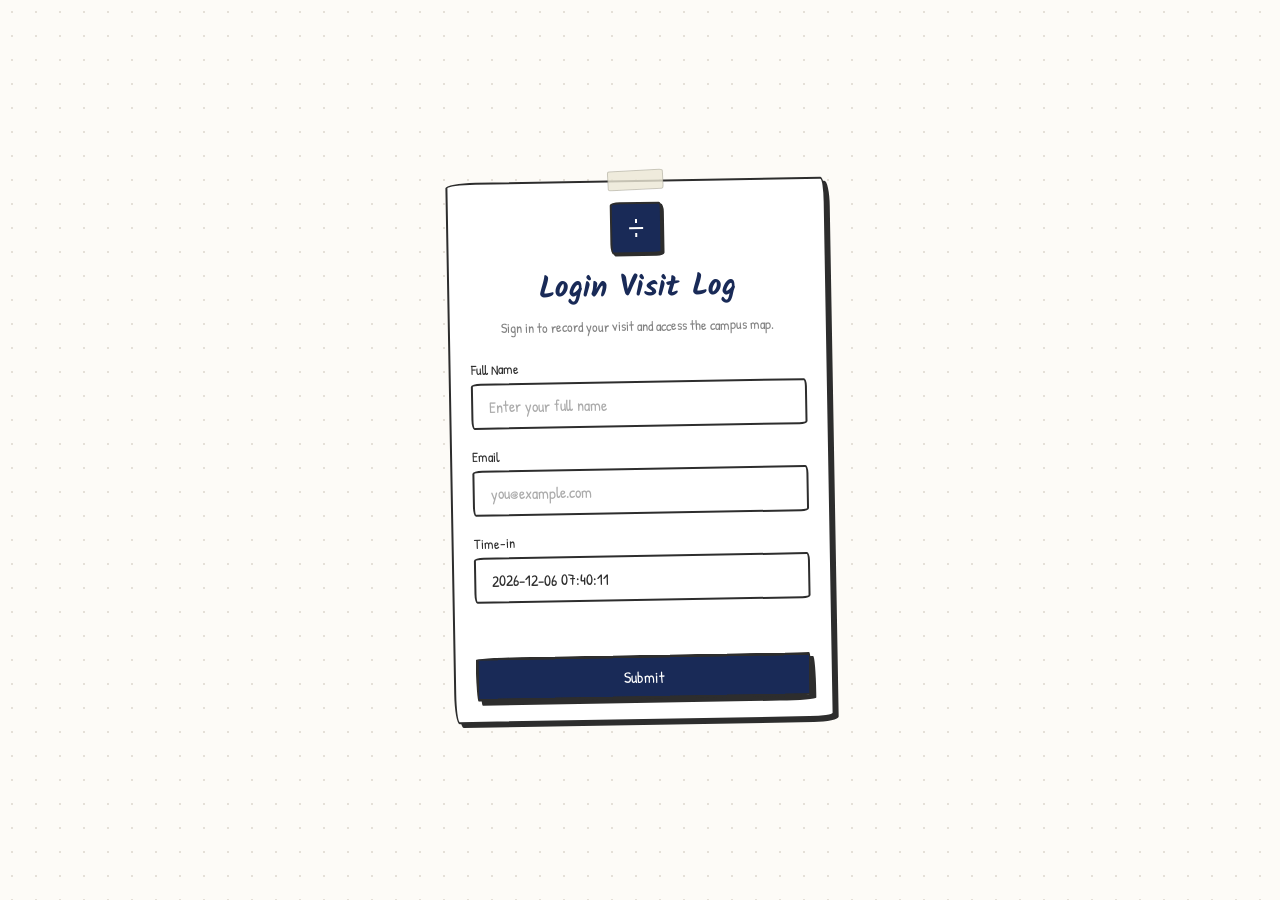
==== html/login.html @ 7137bcbf "I initialize repo" ====
<!DOCTYPE html>
<html lang="en">
<head>
  <meta charset="UTF-8" />
  <meta name="viewport" content="width=device-width, initial-scale=1.0, maximum-scale=1" />
  <title>SchoolMap — Login</title>
  <link rel="preconnect" href="https://fonts.googleapis.com" />
  <link rel="preconnect" href="https://fonts.gstatic.com" crossorigin />
  <link href="https://fonts.googleapis.com/css2?family=Kalam:wght@300;400;700&family=Patrick+Hand&display=swap" rel="stylesheet" />
  <link rel="stylesheet" href="../assets/css/style.css" />
</head>
<body>

  <!-- ===================================================
       PAGE: LOGIN VISIT LOG
  ==================================================== -->
  <div id="page-login" class="page">
    <div class="auth-page">
      <div class="wobbly-card wobbly-card-white tape-decoration rotate-n1 auth-card">
        <div class="auth-card-header">
          <div class="auth-card-icon" style="background:#192A57">
            <svg xmlns="http://www.w3.org/2000/svg" width="24" height="24" fill="none" viewBox="0 0 24 24" stroke="white" stroke-width="2"><path d="M12 3v4"/><path d="M12 17v4"/><path d="M5 12h14"/></svg>
          </div>
          <h1 class="auth-title">Login Visit Log</h1>
          <p class="auth-subtitle">Sign in to record your visit and access the campus map.</p>
        </div>
        <form id="login-form" class="auth-form" novalidate>
          <div class="field-group">
            <label for="login-fullname" class="field-label">Full Name</label>
            <input type="text" id="login-fullname" class="wobbly-input" placeholder="Enter your full name" autocomplete="name" required />
          </div>
          <div class="field-group">
            <label for="login-email" class="field-label">Email</label>
            <input type="email" id="login-email" class="wobbly-input" placeholder="you@example.com" autocomplete="email" required />
          </div>
          <div class="field-group">
            <label for="login-timein" class="field-label">Time-in</label>
            <input type="text" id="login-timein" class="wobbly-input" readonly />
          </div>
          <div id="login-error" class="error-box" style="display:none"></div>
          <div id="login-status" class="field-error" style="min-height:22px; color:#2d2d2d; padding-top:4px;"></div>
          <button type="submit" id="login-submit" class="wobbly-btn wobbly-btn-primary w-full">Submit</button>
        </form>
      </div>
    </div>
  </div>

  <!-- Toast Notification -->
  <div id="toast" class="toast" style="display:none"></div>

  <script src="../assets/js/core.js"></script>
  <script src="../assets/js/login.js"></script>
</body>
</html>
---- assets/css/style.css ----
/* =========================================================
   SCHOOLMAP — style.css
   Complete stylesheet for the SchoolMap application
   ========================================================= */

/* ---------- Google Fonts are loaded in HTML ---------- */

/* ---------- CSS Reset & Base ---------- */
*, *::before, *::after {
  box-sizing: border-box;
  margin: 0;
  padding: 0;
}

html, body {
  height: 100%;
  font-family: 'Patrick Hand', sans-serif;
  background-color: #fdfbf7;
  color: #2d2d2d;
  -webkit-font-smoothing: antialiased;
  background-image: radial-gradient(#e5e0d8 1px, transparent 1px);
  background-size: 24px 24px;
}

button {
  font-family: inherit;
  cursor: pointer;
  background: none;
  border: none;
}

input, select, textarea {
  font-family: inherit;
}

a {
  color: inherit;
  text-decoration: none;
}

/* ---------- Page System ---------- */
.page {
  min-height: 100vh;
  width: 100%;
}

/* ---------- Container ---------- */
.container {
  max-width: 1024px;
  margin: 0 auto;
  padding: 0 16px;
}

/* ---------- WOBBLY DESIGN LANGUAGE ---------- */
.wobbly {
  border-radius: 255px 15px 225px 15px / 15px 225px 15px 255px;
}

.wobbly-md {
  border-radius: 30px 5px 25px 5px / 5px 25px 5px 30px;
}

.wobbly-sm {
  border-radius: 10px 3px 8px 3px / 3px 8px 3px 10px;
}

.wobbly-lg {
  border-radius: 60px 10px 55px 10px / 10px 55px 10px 60px;
}

/* ---------- Hard Shadows ---------- */
.hard-shadow {
  box-shadow: 4px 4px 0px 0px #2d2d2d;
}

.hard-shadow-sm {
  box-shadow: 2px 2px 0px 0px #2d2d2d;
}

.hard-shadow-lg {
  box-shadow: 6px 6px 0px 0px #2d2d2d;
}

/* ---------- Wobbly Cards ---------- */
.wobbly-card {
  position: relative;
  border: 2.5px solid #2d2d2d;
  border-radius: 30px 5px 25px 5px / 5px 25px 5px 30px;
  padding: 20px;
  box-shadow: 4px 4px 0px 0px #2d2d2d;
}

.wobbly-card-white { background: #ffffff; }
.wobbly-card-yellow { background: #fff9c4; }
.wobbly-card-beige { background: #F8E9D8; }
.wobbly-card-navy { background: #192A57; color: #fff; }

.rotate-n2 { transform: rotate(-2deg); }
.rotate-n1 { transform: rotate(-1deg); }
.rotate-0  { transform: rotate(0deg); }
.rotate-1  { transform: rotate(1deg); }
.rotate-2  { transform: rotate(2deg); }

/* Tape decoration */
.tape-decoration::before {
  content: '';
  position: absolute;
  top: -12px;
  left: 50%;
  transform: translateX(-50%) rotate(-2deg);
  width: 56px;
  height: 20px;
  background: rgba(235, 232, 213, 0.8);
  border: 1px solid rgba(45, 45, 45, 0.2);
  border-radius: 2px 4px 2px 4px / 3px 2px 4px 2px;
  z-index: 10;
}

/* Tack decoration */
.tack-decoration::before {
  content: '';
  position: absolute;
  top: -10px;
  left: 50%;
  transform: translateX(-50%);
  width: 20px;
  height: 20px;
  background: #C24322;
  border: 2px solid #2d2d2d;
  border-radius: 50%;
  z-index: 10;
  box-shadow: 2px 2px 0px 0px #2d2d2d;
}

/* ---------- Wobbly Buttons ---------- */
.wobbly-btn {
  display: inline-flex;
  align-items: center;
  justify-content: center;
  gap: 8px;
  font-family: 'Patrick Hand', sans-serif;
  font-weight: 500;
  font-size: 16px;
  border: 3px solid #2d2d2d;
  border-radius: 255px 15px 225px 15px / 15px 225px 15px 255px;
  padding: 10px 24px;
  height: 44px;
  cursor: pointer;
  box-shadow: 4px 4px 0px 0px #2d2d2d;
  transition: all 0.1s ease;
  user-select: none;
  white-space: nowrap;
}

.wobbly-btn:hover {
  transform: translate(2px, 2px);
  box-shadow: 2px 2px 0px 0px #2d2d2d;
}

.wobbly-btn:active {
  transform: translate(4px, 4px);
  box-shadow: none;
}

.wobbly-btn:disabled {
  opacity: 0.5;
  cursor: not-allowed;
  transform: none;
  box-shadow: 4px 4px 0px 0px #2d2d2d;
}

.wobbly-btn-primary {
  background: #192A57;
  color: #ffffff;
}
.wobbly-btn-primary:hover {
  background: #2d4080;
}

.wobbly-btn-secondary {
  background: #EBE8D5;
  color: #2d2d2d;
}
.wobbly-btn-secondary:hover {
  background: #2d5da1;
  color: #ffffff;
}

.wobbly-btn-danger {
  background: #C24322;
  color: #ffffff;
}
.wobbly-btn-danger:hover {
  background: #a8371a;
}

.wobbly-btn-sm {
  font-size: 14px;
  padding: 6px 16px;
  height: 36px;
  gap: 6px;
}

.wobbly-btn-lg {
  font-size: 18px;
  padding: 12px 32px;
  height: 52px;
  gap: 10px;
}

.w-full {
  width: 100%;
}

/* ---------- Wobbly Input ---------- */
.wobbly-input {
  width: 100%;
  padding: 10px 16px;
  font-family: 'Patrick Hand', sans-serif;
  font-size: 16px;
  color: #2d2d2d;
  background: #ffffff;
  border: 2.5px solid #2d2d2d;
  border-radius: 10px 3px 8px 3px / 3px 8px 3px 10px;
  outline: none;
  transition: all 0.15s ease;
}

.wobbly-input:focus {
  border-color: #192A57;
  box-shadow: 0 0 0 3px rgba(25, 42, 87, 0.15);
}

.wobbly-input::placeholder {
  color: rgba(45, 45, 45, 0.4);
}

.wobbly-input.error {
  border-color: #ff4d4d;
}

.wobbly-input.error:focus {
  box-shadow: 0 0 0 3px rgba(255, 77, 77, 0.2);
}

/* ---------- Text Link ---------- */
.text-link {
  background: none;
  border: none;
  color: #2d5da1;
  font-family: inherit;
  font-size: 14px;
  cursor: pointer;
  text-decoration: underline;
  text-underline-offset: 2px;
  transition: color 0.15s;
}

.text-link:hover {
  color: #C24322;
}

/* ---------- Animations ---------- */
@keyframes pin-bounce {
  0%, 100% { transform: translateY(0) scale(1); }
  50% { transform: translateY(-6px) scale(1.1); }
}

@keyframes wiggle {
  0%, 100% { transform: rotate(-2deg); }
  50% { transform: rotate(2deg); }
}

@keyframes float {
  0%, 100% { transform: translateY(0px) rotate(-1deg); }
  50% { transform: translateY(-10px) rotate(1deg); }
}

@keyframes route-dash {
  to { stroke-dashoffset: -12; }
}

@keyframes pulse-ring {
  0%   { transform: scale(1); opacity: 1; }
  100% { transform: scale(2.5); opacity: 0; }
}

@keyframes fade-in-up {
  from { opacity: 0; transform: translateY(10px); }
  to   { opacity: 1; transform: translateY(0); }
}

.pin-bounce  { animation: pin-bounce 2s ease-in-out infinite; }
.float-animation { animation: float 3s ease-in-out infinite; }
.wiggle      { animation: wiggle 3s ease-in-out infinite; }

.route-path {
  stroke-dasharray: 8 4;
  animation: route-dash 1s linear infinite;
}

/* ---------- LANDING PAGE ---------- */
.landing-header {
  position: sticky;
  top: 0;
  z-index: 100;
  background: #fdfbf7;
  border-bottom: 2.5px solid #2d2d2d;
  box-shadow: 0 2px 0px #2d2d2d;
}

.landing-header-inner {
  display: flex;
  align-items: center;
  justify-content: space-between;
  padding-top: 12px;
  padding-bottom: 12px;
}

.logo-btn {
  display: flex;
  align-items: center;
  gap: 8px;
  border: none;
  background: none;
  cursor: pointer;
  transition: transform 0.2s;
}

.logo-btn:hover {
  transform: rotate(-3deg);
}

.logo-icon {
  background: #192A57;
  border: 2.5px solid #2d2d2d;
  padding: 6px;
  border-radius: 10px 3px 8px 3px / 3px 8px 3px 10px;
  box-shadow: 2px 2px 0px 0px #2d2d2d;
  display: flex;
  align-items: center;
  justify-content: center;
  transition: transform 0.2s;
}

.logo-text {
  font-family: 'Kalam', cursive;
  font-size: 24px;
  font-weight: 700;
  color: #192A57;
}

.map-logo-text {
  font-size: 18px;
  display: none;
}

@media (min-width: 640px) {
  .map-logo-text { display: block; }
}

.desktop-nav {
  display: none;
  align-items: center;
  gap: 24px;
}

@media (min-width: 768px) {
  .desktop-nav { display: flex; }
}

.nav-btn {
  display: flex;
  align-items: center;
  gap: 6px;
  font-family: 'Patrick Hand', sans-serif;
  font-size: 16px;
  color: #2d2d2d;
  border: none;
  background: none;
  cursor: pointer;
  transition: color 0.15s;
}

.nav-btn:hover, .nav-btn.active {
  color: #192A57;
  font-weight: 700;
}

.mobile-menu-btn {
  display: flex;
  align-items: center;
  justify-content: center;
  padding: 8px;
  border: 2px solid #2d2d2d;
  border-radius: 10px 3px 8px 3px / 3px 8px 3px 10px;
  background: white;
}

@media (min-width: 768px) {
  .mobile-menu-btn { display: none; }
}

.mobile-nav {
  background: #F8E9D8;
  border-top: 2px solid #2d2d2d;
  padding: 12px 16px;
  display: flex;
  flex-direction: column;
  gap: 12px;
}

.mobile-nav button {
  display: flex;
  align-items: center;
  gap: 8px;
  font-family: 'Patrick Hand', sans-serif;
  font-size: 16px;
  text-align: left;
  border: none;
  background: none;
  cursor: pointer;
}

/* Landing Main */
.landing-main {
  padding-top: 32px;
  padding-bottom: 32px;
}

.landing-section {
  display: flex;
  flex-direction: column;
  align-items: center;
  gap: 32px;
}

/* 3D Map Hero */
.hero-wrapper {
  position: relative;
  width: 100%;
  max-width: 1000px;
  min-height: 340px;
  display: flex;
  align-items: center;
  justify-content: center;
  perspective: 900px;
}

.hero-shadow {
  position: absolute;
  bottom: 0;
  left: 10%;
  right: 10%;
  height: 40px;
  background: radial-gradient(ellipse at center, rgba(25,42,87,0.35) 0%, transparent 75%);
  filter: blur(8px);
}

.hero-map-card {
  position: relative;
  width: 100%;
  max-width: 760px;
  border: 3px solid #2d2d2d;
  border-radius: 8px 3px 6px 3px / 3px 6px 3px 8px;
  box-shadow: 0 32px 80px rgba(25,42,87,0.45), 0 8px 20px rgba(0,0,0,0.25);
  overflow: hidden;
  transform: rotateX(42deg) rotateZ(-3deg) scale(1.05);
  transform-origin: center bottom;
}

.hero-map-img {
  display: block;
  width: 100%;
  height: auto;
  image-rendering: crisp-edges;
}

.hero-route-svg {
  position: absolute;
  inset: 0;
  width: 100%;
  height: 100%;
  pointer-events: none;
}

.hero-sheen {
  position: absolute;
  inset: 0;
  background: linear-gradient(135deg, rgba(255,255,255,0.18) 0%, rgba(255,255,255,0) 60%);
  pointer-events: none;
}

.hero-pin {
  position: absolute;
  top: 8px;
  left: 50%;
  transform: translateX(-50%);
}

.hero-label {
  position: absolute;
  font-family: 'Patrick Hand', sans-serif;
  font-weight: 700;
  color: white;
  font-size: 20px;
  padding: 4px 8px;
  border: 1.5px solid #2d2d2d;
  box-shadow: 2px 2px 0px #2d2d2d;
}

.hero-label-hall {
  top: 18%;
  left: 12%;
  background: #192A57;
  border-radius: 6px 2px 5px 2px / 2px 5px 2px 6px;
  transform: rotate(-4deg);
}

.hero-label-library {
  top: 14%;
  right: 14%;
  background: #2d5da1;
  border-radius: 4px 6px 2px 5px / 5px 2px 6px 2px;
  transform: rotate(3deg);
}

.hero-label-cafeteria {
  bottom: 22%;
  left: 18%;
  background: #b45309;
  border-radius: 5px 2px 6px 2px / 2px 6px 2px 5px;
  transform: rotate(-2deg);
}

.hero-compass {
  position: absolute;
  bottom: 8px;
  right: 130px;
  background: rgba(255,255,255,0.9);
  border: 1.5px solid #2d2d2d;
  border-radius: 50%;
  width: 50px;
  height: 50px;
  display: flex;
  align-items: center;
  justify-content: center;
  box-shadow: 2px 2px 0 #2d2d2d;
}

/* Hero Text */
.hero-text {
  text-align: center;
  max-width: 960px;
  display: flex;
  flex-direction: column;
  align-items: center;
  gap: 12px;
}

.hero-title-1 {
  display: block;
  font-family: 'Kalam', cursive;
  font-size: clamp(36px, 7vw, 60px);
  font-weight: 700;
  color: #192A57;
  line-height: 1.1;
}

.hero-title-2 {
  display: block;
  font-family: 'Kalam', cursive;
  font-size: clamp(36px, 7vw, 60px);
  font-weight: 700;
  color: #C24322;
  line-height: 1.1;
}

.hero-subtitle {
  font-size: 18px;
  color: rgba(45,45,45,0.7);
  margin-top: 12px;
}

/* CTA Buttons */
.cta-buttons {
  display: flex;
  flex-direction: column;
  gap: 25px;
  align-items: center;
  width: 100%;
  margin-top: 30px;
}

@media (min-width: 640px) {
  .cta-buttons {
    flex-direction: row;
    justify-content: center;
  }
}

/* Feature Cards */
.features-grid {
  display: grid;
  grid-template-columns: 1fr;
  gap: 30px;
  width: 100%;
  max-width: 700px;

  margin: 40px auto 0; 
}
@media (min-width: 640px) {
  .features-grid { grid-template-columns: repeat(3, 1fr); }
}

.feature-card {
  display: flex;
  flex-direction: column;
  align-items: center;
  text-align: center;
  gap: 8px;
}

.feature-title {
  font-family: 'Kalam', cursive;
  font-weight: 700;
  color: #192A57;
  font-size: 16px;
}

.feature-desc {
  font-size: 14px;
  color: rgba(45,45,45,0.7);
}

.divider {
  width: 100%;
  max-width: 640px;
  border: none;
  border-top: 2px dashed rgba(45,45,45,0.3);

  margin: 40px auto 0; 
}
.admin-hint {
  font-size: 14px;
  color: rgba(45,45,45,0.5);
  text-align: center;
  margin-top: 20px;
}

/* About / Help Sections */
.section-header {
  display: flex;
  align-items: center;
  gap: 12px;
  align-self: flex-start;
}

.section-header-icon {
  padding: 8px;
  border: 2.5px solid #2d2d2d;
  border-radius: 10px 3px 8px 3px / 3px 8px 3px 10px;
  box-shadow: 2px 2px 0px 0px #2d2d2d;
  display: flex;
}

.section-title {
  font-family: 'Kalam', cursive;
  font-size: 36px;
  font-weight: 700;
  color: #192A57;
}

.card-heading {
  font-family: 'Kalam', cursive;
  font-size: 20px;
  font-weight: 700;
  margin-bottom: 8px;
}

.card-body {
  font-size: 16px;
  color: rgba(45,45,45,0.8);
  line-height: 1.6;
}

.feature-list {
  list-style: none;
  display: flex;
  flex-direction: column;
  gap: 8px;
  font-size: 16px;
  color: rgba(45,45,45,0.8);
}

.who-grid {
  display: grid;
  grid-template-columns: 1fr 1fr;
  gap: 12px;
  font-size: 14px;
  color: rgba(45,45,45,0.8);
}

.who-item {
  display: flex;
  align-items: flex-start;
  gap: 8px;
}

.who-item span { font-size: 20px; }

/* FAQ list */
.faq-list {
  width: 100%;
  max-width: 900px;
  display: flex;
  flex-direction: column;
  gap: 10px;
  margin: 0 auto;
  
}

.faq-item {
  position: relative;
  border: 2.5px solid #2d2d2d;
  border-radius: 30px 5px 25px 5px / 5px 25px 5px 30px;
  padding: 20px;
  box-shadow: 4px 4px 0px 0px #2d2d2d;
}

.faq-q {
  font-family: 'Kalam', cursive;
  font-size: 16px;
  font-weight: 700;
  margin-bottom: 6px;
}

.faq-a {
  font-size: 14px;
  color: rgba(45,45,45,0.8);
  line-height: 1.6;
}

.help-cta {
  display: flex;
  flex-direction: column;
  align-items: center;
  gap: 12px;
  padding: 16px 0;
}

.help-cta p {
  font-size: 16px;
  color: rgba(45,45,45,0.7);
}

/* ---------- AUTH PAGES ---------- */
.auth-page {
  min-height: 100vh;
  display: flex;
  flex-direction: column;
  align-items: center;
  justify-content: center;
  padding: 48px 16px;
}

.auth-card {
  width: 100%;
  max-width: 380px;
}

.auth-card-header {
  display: flex;
  flex-direction: column;
  align-items: center;
  margin-bottom: 20px;
}

.auth-card-icon {
  padding: 12px;
  border: 2.5px solid #2d2d2d;
  border-radius: 10px 3px 8px 3px / 3px 8px 3px 10px;
  box-shadow: 2px 2px 0px 0px #2d2d2d;
  display: flex;
  align-items: center;
  justify-content: center;
  margin-bottom: 12px;
}

.auth-title {
  font-family: 'Kalam', cursive;
  font-size: 30px;
  font-weight: 700;
  color: #192A57;
}

.auth-subtitle {
  font-size: 14px;
  color: rgba(45,45,45,0.6);
  margin-top: 4px;
}

.auth-form {
  display: flex;
  flex-direction: column;
  gap: 16px;
}

.field-group {
  display: flex;
  flex-direction: column;
  gap: 4px;
  position: relative;
}

.field-label {
  font-size: 14px;
  font-weight: 500;
  color: #2d2d2d;
}

.field-error {
  font-size: 12px;
  color: #ff4d4d;
  min-height: 16px;
}

.error-box {
  background: rgba(255,77,77,0.1);
  border: 2px solid #ff4d4d;
  border-radius: 10px 3px 8px 3px / 3px 8px 3px 10px;
  padding: 8px 12px;
  font-size: 14px;
  color: #ff4d4d;
}

.pw-toggle {
  position: absolute;
  right: 12px;
  top: 38px;
  background: none;
  border: none;
  cursor: pointer;
  color: rgba(45,45,45,0.5);
  display: flex;
  align-items: center;
  transition: color 0.15s;
}

.pw-toggle:hover { color: #2d2d2d; }

.auth-links {
  margin-top: 16px;
  display: flex;
  flex-direction: column;
  align-items: center;
  gap: 8px;
}

.auth-hr {
  width: 100%;
  border: none;
  border-top: 1.5px dashed rgba(45,45,45,0.2);
}

.auth-switch-text {
  font-size: 14px;
  color: rgba(45,45,45,0.6);
}

.admin-hint-box {
  margin-top: 16px;
  padding: 8px;
  background: #F8E9D8;
  border: 1px dashed rgba(45,45,45,0.3);
  border-radius: 10px 3px 8px 3px / 3px 8px 3px 10px;
  text-align: center;
}

.admin-hint-box p {
  font-size: 12px;
  color: rgba(45,45,45,0.5);
}

.guest-link {
  margin-top: 24px;
  font-size: 14px;
  color: rgba(45,45,45,0.4);
}

/* Role buttons */
.role-buttons {
  display: flex;
  gap: 8px;
  flex-wrap: wrap;
}

.role-btn {
  font-family: 'Patrick Hand', sans-serif;
  font-size: 14px;
  padding: 6px 12px;
  border: 2px solid #2d2d2d;
  border-radius: 10px 3px 8px 3px / 3px 8px 3px 10px;
  background: white;
  color: #2d2d2d;
  cursor: pointer;
  text-transform: capitalize;
  transition: all 0.1s;
}

.role-btn.active {
  background: #192A57;
  color: white;
  box-shadow: 2px 2px 0px 0px #2d2d2d;
}

.role-btn:hover:not(.active) { background: #EBE8D5; }

/* ---------- MAP PAGE ---------- */
.map-header {
  position: sticky;
  top: 0;
  z-index: 50;
  background: #fdfbf7;
  border-bottom: 2.5px solid #2d2d2d;
  box-shadow: 0 2px 0px #2d2d2d;
  flex-shrink: 0;
}

.map-header-top {
  display: flex;
  align-items: center;
  gap: 16px;
  padding: 14px 20px;
}

.map-search-wrapper {
  position: relative;
  flex: 1;
  max-width: 480px;
}

.search-icon {
  position: absolute;
  left: 14px;
  top: 50%;
  transform: translateY(-50%);
  color: rgba(45,45,45,0.4);
  pointer-events: none;
}

.map-search-input {
  padding-left: 42px;
  height: 46px;
  font-size: 15px;
}

.search-results {
  position: absolute;
  top: calc(100% + 4px);
  left: 0;
  right: 0;
  background: white;
  border: 2px solid #2d2d2d;
  border-radius: 10px 3px 8px 3px / 3px 8px 3px 10px;
  box-shadow: 4px 4px 0px 0px #2d2d2d;
  z-index: 100;
  max-height: 200px;
  overflow-y: auto;
}

.search-result-item {
  display: flex;
  align-items: center;
  gap: 8px;
  padding: 8px 12px;
  font-size: 14px;
  cursor: pointer;
  border-bottom: 1px solid rgba(45,45,45,0.1);
  transition: background 0.1s;
}

.search-result-item:last-child { border-bottom: none; }
.search-result-item:hover { background: #F8E9D8; }

.search-result-dot {
  width: 8px;
  height: 8px;
  border-radius: 50%;
  flex-shrink: 0;
}

.search-result-floor {
  margin-left: auto;
  font-size: 11px;
  color: rgba(45,45,45,0.4);
  flex-shrink: 0;
}

.map-tagline {
  display: none;
  font-size: 12px;
  color: rgba(45,45,45,0.5);
  font-style: italic;
  flex-shrink: 0;
}

@media (min-width: 768px) {
  .map-tagline { display: block; }
}

.map-user-area {
  margin-left: auto;
  flex-shrink: 0;
  position: relative;
}

.map-user-btn {
  display: flex;
  align-items: center;
  gap: 8px;
  padding: 6px 12px;
  border: 2px solid #192A57;
  border-radius: 10px 3px 8px 3px / 3px 8px 3px 10px;
  background: #192A57;
  color: white;
  cursor: pointer;
  box-shadow: 2px 2px 0px 0px #0b3d91;
  transition: all 0.1s;
}

.map-user-btn:hover {
  background: #0f316e;
  transform: translate(1px,1px);
  box-shadow: 1px 1px 0px 0px #0b3d91;
}

.map-user-btn svg {
  stroke: white;
}

.user-avatar {
  width: 24px;
  height: 24px;
  background: #192A57;
  border: 1.5px solid #2d2d2d;
  border-radius: 50%;
  display: flex;
  align-items: center;
  justify-content: center;
}

.user-avatar-name {
  font-size: 14px;
  display: none;
}

@media (min-width: 640px) {
  .user-avatar-name { display: block; }
}

/* User Dropdown */
.user-dropdown {
  position: fixed;
  z-index: 200;
  background: white;
  border: 2px solid #2d2d2d;
  border-radius: 10px 3px 8px 3px / 3px 8px 3px 10px;
  box-shadow: 4px 4px 0px 0px #2d2d2d;
  min-width: 180px;
  padding: 8px 0;
  animation: fade-in-up 0.15s ease;
}

.user-dropdown-name {
  padding: 4px 12px;
  font-size: 14px;
  font-weight: 700;
}

.user-dropdown-role {
  padding: 0 12px 8px;
  font-size: 12px;
  color: rgba(45,45,45,0.5);
  text-transform: capitalize;
}

.user-dropdown-item {
  display: flex;
  align-items: center;
  gap: 8px;
  width: 100%;
  padding: 8px 12px;
  font-family: inherit;
  font-size: 14px;
  color: #2d2d2d;
  background: none;
  border: none;
  cursor: pointer;
  text-align: left;
  transition: background 0.1s;
}

.admin-actions:hover { background: #F8E9D8; }
.user-dropdown-admin { color: #0b3d91; }
.user-dropdown-admin svg { stroke: #0b3d91; }
.user-dropdown-logout { color: #C24322; }

.admin-loading-overlay {
  position: fixed;
  inset: 0;
  z-index: 999;
  display: flex;
  align-items: center;
  justify-content: center;
  background: rgba(18, 29, 69, 0.75);
}

.admin-loading-card {
  background: #ffffff;
  border: 2px solid #0b3d91;
  border-radius: 18px;
  padding: 24px 32px;
  text-align: center;
  box-shadow: 0 18px 45px rgba(0,0,0,0.16);
}

.admin-loading-card p {
  margin: 0 0 12px;
  font-size: 18px;
  font-weight: 700;
  color: #0b3d91;
}

.verification-instruction,
.verification-note {
  margin: 0 0 14px;
  color: #192a57;
  opacity: 0.85;
  font-size: 14px;
}

.verification-track {
  position: relative;
  width: min(320px, 100%);
  height: 52px;
  margin: 0 auto 12px;
  border: 3px dashed #2d5da1;
  border-radius: 999px;
  background: rgba(45, 93, 161, 0.06);
  overflow: hidden;
  display: flex;
  align-items: center;
  justify-content: center;
}

.verification-text {
  position: absolute;
  width: 100%;
  text-align: center;
  font-size: 14px;
  color: #0b3d91;
  font-weight: 700;
  pointer-events: none;
}

.verification-handle {
  position: relative;
  z-index: 2;
  width: 84px;
  height: 40px;
  border-radius: 999px;
  background: linear-gradient(135deg, #2d5da1, #6d8de5);
  color: #fff;
  display: grid;
  place-items: center;
  box-shadow: 0 10px 24px rgba(0, 0, 0, 0.16);
  cursor: grab;
  transition: transform 0.15s ease;
}

.admin-app.hidden {
  opacity: 0;
  pointer-events: none;
}

.verification-card {
  max-width: 420px;
}

.verification-step {
  margin-top: 18px;
}

.verification-checkbox {
  display: flex;
  align-items: flex-start;
  gap: 12px;
  margin: 14px 0;
  text-align: left;
  font-size: 14px;
}

.verification-checkbox input {
  margin-top: 4px;
  width: 18px;
  height: 18px;
  accent-color: #2d5da1;
}

.verification-checkbox label {
  line-height: 1.55;
}

.verification-button {
  display: inline-flex;
  align-items: center;
  justify-content: center;
  width: 100%;
  min-height: 44px;
  border-radius: 999px;
  background: #2d5da1;
  color: #fff;
  font-weight: 700;
  border: none;
  cursor: pointer;
  transition: background 0.2s ease, opacity 0.2s ease;
}

.verification-button:disabled {
  opacity: 0.55;
  cursor: not-allowed;
}

.hidden {
  display: none !important;
}

.modal-overlay {
  position: fixed;
  inset: 0;
  background: rgba(15, 23, 42, 0.8);
  z-index: 1000;
  display: flex;
  align-items: center;
  justify-content: center;
  padding: 16px;
}

.confirm-card {
  max-width: 420px;
  width: 100%;
  padding: 28px 24px;
  background: #fff;
  border-radius: 24px;
  border: 3px solid #2d2d2d;
  box-shadow: 8px 8px 0 rgba(0, 0, 0, 0.1);
  text-align: center;
}

.confirm-card h2 {
  margin: 0 0 10px;
  font-size: 22px;
}

.confirm-card p {
  margin: 0 0 22px;
  font-size: 15px;
  line-height: 1.6;
}

.confirm-actions {
  display: flex;
  justify-content: center;
  gap: 12px;
  flex-wrap: wrap;
}

.confirm-card .wobbly-btn {
  min-width: 130px;
}

.loading-dots {
  display: inline-flex;
  gap: 6px;
}

.loading-dots span {
  display: inline-block;
  width: 10px;
  height: 10px;
  border-radius: 50%;
  background: #0b3d91;
  animation: loading-dot 1s infinite ease-in-out;
}

.loading-dots span:nth-child(2) { animation-delay: 0.2s; }
.loading-dots span:nth-child(3) { animation-delay: 0.4s; }

@keyframes loading-dot {
  0%, 100% { transform: translateY(0); opacity: 0.45; }
  50% { transform: translateY(-8px); opacity: 1; }
}

.map-entry-banner {
  position: fixed;
  inset: 0;
  display: flex;
  align-items: center;
  justify-content: center;
  padding: 32px 16px;
  background: rgba(25, 42, 87, 0.96);
  backdrop-filter: blur(4px);
  color: #ffffff;
  opacity: 0;
  pointer-events: none;
  transition: opacity 0.25s ease;
  z-index: 250;
}

.map-entry-banner .entry-banner-text,
.map-entry-banner .loading-dots {
  color: #ffffff;
}

.map-entry-banner.show {
  opacity: 1;
  pointer-events: auto;
}

.map-entry-banner .entry-banner-text {
  display: block;
  font-size: 1.25rem;
  letter-spacing: 0.02em;
}

.map-entry-banner .loading-dots {
  margin-top: 12px;
}

.map-entry-banner .running-emoji {
  display: inline-block;
  animation: float 1.5s ease-in-out infinite;
}

/* Route Bar */
.map-route-bar {
  display: flex;
  flex-wrap: wrap;
  align-items: center;
  gap: 8px;
  padding: 8px 16px;
  background: #192A57;
}

.route-label {
  font-size: 12px;
  color: rgba(255,255,255,0.7);
  flex-shrink: 0;
  display: none;
}

@media (min-width: 640px) {
  .route-label { display: block; }
}

.route-select {
  font-family: 'Patrick Hand', sans-serif;
  font-size: 14px;
  background: rgba(255,255,255,0.1);
  color: white;
  border: 1px solid rgba(255,255,255,0.3);
  border-radius: 4px;
  padding: 4px 8px;
  outline: none;
  flex: 1;
  min-width: 140px;
  cursor: pointer;
}

.route-select option { color: #2d2d2d; }

.route-select:focus { border-color: white; }

.route-arrow { display: none; }

@media (min-width: 640px) {
  .route-arrow { display: block; }
}

.route-btn {
  background: #C24322;
  color: white;
  border-color: rgba(255,255,255,0.5);
  padding: 6px 16px;
  height: 36px;
  font-size: 14px;
  flex-shrink: 0;
}

.route-btn:hover { background: #a8371a; }

/* ---------- MAP BODY ---------- */
#page-map {
  display: flex;
  flex-direction: column;
  height: 100vh;
  min-height: 0;
  overflow: hidden;
}

.map-body {
  display: flex;
  flex: 1;
  min-height: 0;
  overflow: hidden;
}

/* ---------- SIDEBAR ---------- */
.map-sidebar {
  width: 280px;
  flex-shrink: 0;
  border-right: 2px solid #2d2d2d;
  background: #eef2f7;
  display: flex;
  flex-direction: column;
  overflow-y: auto;
  transition: width 0.2s ease;
}

.map-sidebar.collapsed {
  width: 0;
  overflow: hidden;
  border-right: none;
}

@media (max-width: 767px) {
  .map-sidebar {
    position: fixed;
    left: 0;
    top: 0;
    bottom: 0;
    z-index: 40;
    width: 200px;
    transform: translateX(-100%);
    transition: transform 0.2s ease;
  }
  .map-sidebar.open {
    transform: translateX(0);
  }
}

.sidebar-section {
  padding: 12px;
  border-bottom: 1.5px solid rgba(45,45,45,0.2);
}

.sidebar-bottom {
  border-bottom: none;
  border-top: 1.5px solid rgba(45,45,45,0.2);
  margin-top: auto;
}

.sidebar-section-title {
  display: flex;
  align-items: center;
  gap: 8px;
  margin-bottom: 12px;
  font-family: 'Kalam', cursive;
  font-size: 24px;
  font-weight: 700;
  color: #192A57;
}

.floor-buttons {
  display: flex;
  flex-direction: column;
  gap: 8px;
}

.floor-btn {
  width: 100%;
  display: flex;
  align-items: center;
  justify-content: space-between;
  padding: 10px 14px;
  font-family: 'Patrick Hand', sans-serif;
  font-size: 15px;
  border: 2px solid #2d2d2d;
  border-radius: 10px 3px 8px 3px / 3px 8px 3px 10px;
  background: white;
  color: #2d2d2d;
  cursor: pointer;
  text-align: left;
  transition: all 0.1s;
}

.floor-btn:hover { background: #EBE8D5; }

.floor-btn.active {
  background: #192A57;
  color: white;
  box-shadow: 2px 2px 0px 0px #2d2d2d;
}

.floor-btn-label {
  font-size: 11px;
  font-weight: 700;
  padding: 1px 5px;
  border-radius: 3px;
}

.floor-btn:not(.active) .floor-btn-label { background: rgba(25,42,87,0.1); }
.floor-btn.active .floor-btn-label { background: rgba(255,255,255,0.2); }

.legend-items {
  display: flex;
  flex-direction: column;
  gap: 6px;
}

.legend-item {
  display: flex;
  align-items: center;
  gap: 10px;
  padding: 4px 0;
}

.legend-dot {
  width: 14px;
  height: 14px;
  border-radius: 50%;
  border: 1px solid rgba(45,45,45,0.3);
  flex-shrink: 0;
}

.legend-label {
  font-size: 14px;
  color: rgba(45,45,45,0.85);
  overflow: hidden;
  text-overflow: ellipsis;
  white-space: nowrap;
}

.toggle-label {
  display: flex;
  align-items: center;
  gap: 8px;
  font-size: 12px;
  color: rgba(45,45,45,0.7);
  cursor: pointer;
}

.toggle-label input {
  accent-color: #192A57;
}

/* ---------- MAP CANVAS AREA ---------- */
.map-canvas-area {
  flex: 1;
  position: relative;
  overflow: hidden;
  display: flex;
  flex-direction: column;
  background: #fdfbf7;
  background-image:
    linear-gradient(rgba(45,45,45,0.07) 1px, transparent 1px),
    linear-gradient(90deg, rgba(45,45,45,0.07) 1px, transparent 1px);
  background-size: 40px 40px;
}

.map-canvas-wrapper {
  flex: 1;
  position: relative;
  overflow: hidden;
}

.map-zoom-container {
  position: absolute;
  top: 50%;
  left: 50%;
  width: 100%;
  height: 100%;
  display: flex;
  align-items: center;
  justify-content: center;
  touch-action: none;
  cursor: grab;
}

.map-zoom-container.map-transition-enabled {
  transition: transform 0.2s ease;
}

.map-floor-card {
  position: relative;
  width: calc(100% - 48px);
  height: calc(100% - 48px);
  border: 3px solid #2d2d2d;
  border-radius: 8px 3px 6px 3px / 3px 6px 3px 8px;
  box-shadow: 4px 4px 0px 0px #2d2d2d;
  overflow: hidden;
}

.floor-badge {
  position: absolute;
  top: 20px;
  left: 50%;
  transform: translateX(-50%);
  z-index: 20;
  background: #192A57;
  border: 2px solid #2d2d2d;
  border-radius: 10px 3px 8px 3px / 3px 8px 3px 10px;
  padding: 4px 16px;
  box-shadow: 2px 2px 0px 0px #2d2d2d;
  font-family: 'Kalam', cursive;
  font-size: 20px;
  font-weight: 700;
  color: white;
  white-space: nowrap;
}

/*   Admin CSS   */
.admin-btn {
  background-color: #b45309;
  border-color: #b45309;
  color: white;
}

.admin-btn svg {
  stroke: white;
}

.map-image-container {
  width: 100%;
  height: 100%;
  position: relative;
}

.map-floor-img {
  width: 100%;
  height: 100%;
  object-fit: contain;
  background: white;
  display: block;
}

.map-grid-bg {
  width: 100%;
  height: 100%;
  background: #fdfbf7;
  background-image:
    linear-gradient(rgba(45,45,45,0.07) 1px, transparent 1px),
    linear-gradient(90deg, rgba(45,45,45,0.07) 1px, transparent 1px);
  background-size: 40px 40px;
  position: relative;
}

.map-overlay-svg {
  position: absolute;
  inset: 0;
  width: 100%;
  height: 100%;
  pointer-events: none;
  z-index: 20;
}

.map-pins-layer {
  position: absolute;
  inset: 0;
  pointer-events: none;
  z-index: 10;
}

.map-pin-wrapper {
  position: absolute;
  transform: translate(-50%, -100%);
  display: flex;
  flex-direction: column;
  align-items: center;
  gap: 2px;
  pointer-events: all;
  cursor: pointer;
  transition: transform 0.15s;
}

.map-pin-wrapper:hover { transform: translate(-50%, -100%) scale(1.1); }
.map-pin-wrapper.selected { transform: translate(-50%, -100%) scale(1.25); }

.map-pin-icon {
  border-radius: 50%;
  border: 2px solid #2d2d2d;
  display: flex;
  align-items: center;
  justify-content: center;
}

.map-pin-label {
  font-size: 10px;
  font-family: 'Patrick Hand', sans-serif;
  font-weight: 500;
  text-align: center;
  line-height: 1.2;
  max-width: 64px;
  background: rgba(255,255,255,0.9);
  padding: 1px 4px;
  border-radius: 3px;
  border: 1px solid rgba(45,45,45,0.2);
}

.map-pin-pulse {
  position: absolute;
  border-radius: 50%;
  pointer-events: none;
  animation: pulse-ring 1.5s ease-out infinite;
}

.you-are-here {
  position: absolute;
  z-index: 15;
  transform: translate(-50%, -50%);
  display: flex;
  flex-direction: column;
  align-items: center;
  gap: 2px;
}

.you-dot {
  width: 16px;
  height: 16px;
  border-radius: 50%;
  background: #2d5da1;
  border: 2.5px solid white;
  box-shadow: 0 0 0 3px #2d5da1;
}

.you-label {
  background: #2d5da1;
  color: white;
  font-size: 9px;
  font-weight: 700;
  font-family: 'Patrick Hand', sans-serif;
  padding: 1px 5px;
  border-radius: 3px;
  white-space: nowrap;
}

.map-compass {
  position: absolute;
  bottom: 8px;
  right: 12px;
  background: rgba(255,255,255,0.7);
  border-radius: 4px;
  padding: 2px 6px;
  font-size: 9px;
  font-weight: 700;
  color: rgba(45,45,45,0.5);
  z-index: 10;
}

/* Zoom Controls */
.zoom-controls {
  position: absolute;
  bottom: 16px;
  right: 16px;
  display: flex;
  flex-direction: column;
  gap: 6px;
  z-index: 30;
}

.zoom-btn {
  width: 40px;
  height: 40px;
  background: white;
  border: 2.5px solid #2d2d2d;
  border-radius: 10px 3px 8px 3px / 3px 8px 3px 10px;
  box-shadow: 2px 2px 0px 0px #2d2d2d;
  display: flex;
  align-items: center;
  justify-content: center;
  cursor: pointer;
  transition: all 0.1s;
  color: #2d2d2d;
}

.zoom-btn:hover {
  background: #F8E9D8;
  transform: translate(1px,1px);
  box-shadow: 1px 1px 0px 0px #2d2d2d;
}

.zoom-reset {
  background: #192A57;
  color: white;
  font-family: 'Patrick Hand', sans-serif;
  font-size: 12px;
  font-weight: 700;
}

.zoom-reset:hover { background: #2d4080; }

/* Selected Panel */
.selected-panel {
  position: absolute;
  top: 16px;
  right: 16px;
  z-index: 30;
  width: 280px;
  max-width: 92vw;
}

.panel-close {
  position: absolute;
  top: 8px;
  right: 8px;
  font-size: 12px;
  color: rgba(45,45,45,0.4);
  cursor: pointer;
  transition: color 0.1s;
  background: none;
  border: none;
}

.panel-close:hover { color: #C24322; }

.selected-panel-content { margin-top: 4px; }

.info-panel-icon {
  width: 24px;
  height: 24px;
  border-radius: 50%;
  border: 1.5px solid #2d2d2d;
  display: flex;
  align-items: center;
  justify-content: center;
  flex-shrink: 0;
}

.info-panel-title {
  font-family: 'Kalam', cursive;
  font-weight: 700;
  font-size: 16px;
  color: #192A57;
  line-height: 1.2;
}

.info-panel-type {
  font-size: 12px;
  color: rgba(45,45,45,0.65);
  text-transform: capitalize;
  margin-top: 2px;
}

.info-panel-desc {
  font-size: 12px;
  color: rgba(45,45,45,0.75);
  margin-top: 6px;
}

.info-panel-actions {
  display: flex;
  gap: 8px;
  margin-top: 10px;
}

.info-action-btn {
  font-family: 'Patrick Hand', sans-serif;
  font-size: 12px;
  padding: 8px 12px;
  border: 1px solid #2d2d2d;
  border-radius: 6px;
  cursor: pointer;
  transition: all 0.1s;
  box-shadow: 1px 1px 0px 0px #2d2d2d;
}

.info-action-btn-primary {
  background: #192A57;
  color: white;
}

.info-action-btn-primary:hover { background: #2d4080; }

.info-action-btn-secondary {
  background: #EBE8D5;
  color: #2d2d2d;
}

.info-action-btn-secondary:hover { background: #F8E9D8; }

/* Route Info Panel */
.route-info-panel {
  position: absolute;
  top: 12px;
  left: 12px;
  z-index: 30;
  width: 280px;
  max-width: 92vw;
}

.route-info-content {
  font-size: 13px;
  color: rgba(45,45,45,0.88);
  margin-top: 6px;
  display: flex;
  flex-direction: column;
  gap: 6px;
}

.route-info-row {
  display: flex;
  align-items: center;
  gap: 4px;
}

.route-warn {
  color: #C24322;
  font-weight: 700;
  font-size: 10px;
}

/* Recommendations Bar */
.recommendations-bar {
  flex-shrink: 0;
  border-top: 2px solid #2d2d2d;
  background: #fdfbf7;
  padding: 10px 16px;
}

.rec-bar-header {
  display: flex;
  align-items: center;
  justify-content: space-between;
  margin-bottom: 8px;
}

.rec-bar-title {
  display: flex;
  align-items: center;
  gap: 6px;
  font-family: 'Kalam', cursive;
  font-size: 14px;
  font-weight: 700;
  color: #192A57;
}

.rec-bar-time {
  display: flex;
  align-items: center;
  gap: 4px;
  font-size: 11px;
  color: rgba(45,45,45,0.4);
}

.rec-bar-items {
  display: flex;
  gap: 12px;
  overflow-x: auto;
  padding-bottom: 4px;
  scrollbar-width: none;
}

.rec-bar-items::-webkit-scrollbar { display: none; }

.rec-item {
  flex-shrink: 0;
  display: flex;
  align-items: center;
  gap: 8px;
  padding: 6px 12px;
  background: white;
  border: 2px solid #2d2d2d;
  border-radius: 10px 3px 8px 3px / 3px 8px 3px 10px;
  box-shadow: 2px 2px 0px 0px #2d2d2d;
  cursor: pointer;
  transition: all 0.1s;
}

.rec-item:hover {
  background: #F8E9D8;
  transform: translate(1px, 1px);
  box-shadow: 1px 1px 0px 0px #2d2d2d;
}

.rec-dot {
  width: 16px;
  height: 16px;
  border-radius: 50%;
  border: 1px solid rgba(45,45,45,0.2);
  flex-shrink: 0;
}

.rec-name {
  font-size: 12px;
  font-weight: 700;
  color: #2d2d2d;
  white-space: nowrap;
}

.rec-reason {
  font-size: 10px;
  color: rgba(45,45,45,0.5);
}

/* ---------- ADMIN PANEL ---------- */
.admin-header {
  background: #192A57;
  border-bottom: 2.5px solid #2d2d2d;
  box-shadow: 0 2px 0px #2d2d2d;
  position: sticky;
  top: 0;
  z-index: 50;
}

.admin-header-inner {
  display: flex;
  align-items: center;
  gap: 12px;
  padding-top: 12px;
  padding-bottom: 12px;
}

.admin-back-btn {
  display: flex;
  align-items: center;
  gap: 6px;
  font-family: 'Patrick Hand', sans-serif;
  font-size: 14px;
  color: rgba(255,255,255,0.7);
  cursor: pointer;
  border: none;
  background: none;
  transition: color 0.1s;
  flex-shrink: 0;
}

.admin-back-btn:hover { color: white; }

.admin-title-area {
  flex: 1;
  display: flex;
  align-items: center;
  justify-content: center;
  gap: 8px;
}

.admin-title-icon {
  background: #8F3347;
  border: 2px solid rgba(255,255,255,0.2);
  border-radius: 10px 3px 8px 3px / 3px 8px 3px 10px;
  padding: 6px;
  display: flex;
}

.admin-actions {
  display: flex;
  align-items: center;
  gap: 8px;
  flex-shrink: 0;
}

.admin-save-btn {
  background: #15803d;
  color: white;
  border-color: rgba(255,255,255,0.3);
  font-size: 14px;
  height: 36px;
  padding: 6px 16px;
}

.admin-save-btn:hover { background: #116a30; }

.admin-tabs {
  display: flex;
  gap: 8px;
  margin-bottom: 24px;
  flex-wrap: wrap;
}

.admin-tab {
  display: flex;
  align-items: center;
  gap: 8px;
  padding: 8px 16px;
  font-family: 'Patrick Hand', sans-serif;
  font-size: 14px;
  border: 2.5px solid #2d2d2d;
  border-radius: 10px 3px 8px 3px / 3px 8px 3px 10px;
  background: white;
  color: #2d2d2d;
  cursor: pointer;
  box-shadow: 4px 4px 0px 0px #2d2d2d;
  transition: all 0.1s;
}

.admin-tab:hover { background: #F8E9D8; }

.admin-tab.active {
  background: #192A57;
  color: white;
  transform: translate(1px, 1px);
  box-shadow: 2px 2px 0px 0px #2d2d2d;
}

.admin-tab-content { display: block; }

.admin-tab-header {
  display: flex;
  align-items: center;
  justify-content: space-between;
  margin-bottom: 20px;
}

.admin-tab-title {
  font-family: 'Kalam', cursive;
  font-size: 28px;
  font-weight: 700;
  color: #192A57;
}

.admin-add-form {
  background: #fff9c4;
  border: 2px solid #2d2d2d;
  border-radius: 30px 5px 25px 5px / 5px 25px 5px 30px;
  padding: 20px;
  margin-bottom: 20px;
  box-shadow: 4px 4px 0px 0px #2d2d2d;
  position: relative;
}

.admin-add-form::before {
  content: '';
  position: absolute;
  top: -12px;
  left: 50%;
  transform: translateX(-50%) rotate(-2deg);
  width: 56px;
  height: 20px;
  background: rgba(235, 232, 213, 0.8);
  border: 1px solid rgba(45, 45, 45, 0.2);
  border-radius: 2px;
  z-index: 10;
}

.admin-form-grid {
  display: grid;
  grid-template-columns: 1fr;
  gap: 12px;
}

@media (min-width: 640px) {
  .admin-form-grid { grid-template-columns: 1fr 1fr; }
}

.admin-form-actions {
  display: flex;
  gap: 8px;
  margin-top: 12px;
}

.admin-grid-2 {
  display: grid;
  grid-template-columns: 1fr;
  gap: 16px;
}

@media (min-width: 640px) {
  .admin-grid-2 { grid-template-columns: 1fr 1fr; }
}

.admin-floor-section {
  margin-bottom: 24px;
}

.admin-floor-header {
  display: flex;
  align-items: center;
  gap: 8px;
  margin-bottom: 8px;
}

.floor-badge-sm {
  font-size: 11px;
  font-weight: 700;
  padding: 2px 8px;
  background: #192A57;
  color: white;
  border-radius: 3px;
}

.admin-floor-label {
  font-family: 'Kalam', cursive;
  font-weight: 700;
  color: #192A57;
  font-size: 18px;
}

.admin-floor-divider {
  flex: 1;
  border-top: 1.5px dashed rgba(45,45,45,0.2);
  margin-left: 8px;
}

.admin-location-card {
  border: 2.5px solid #2d2d2d;
  border-radius: 30px 5px 25px 5px / 5px 25px 5px 30px;
  padding: 12px;
  background: white;
  box-shadow: 4px 4px 0px 0px #2d2d2d;
}

.admin-location-info p {
  font-size: 14px;
  font-weight: 700;
  overflow: hidden;
  text-overflow: ellipsis;
  white-space: nowrap;
}

.admin-location-info small {
  font-size: 12px;
  color: rgba(45,45,45,0.5);
  text-transform: capitalize;
}

.admin-card-row {
  display: flex;
  align-items: flex-start;
  justify-content: space-between;
  gap: 8px;
}

.admin-card-actions {
  display: flex;
  gap: 4px;
  flex-shrink: 0;
}

.admin-icon-btn {
  padding: 4px;
  border: 1px solid rgba(45,45,45,0.2);
  border-radius: 4px;
  cursor: pointer;
  background: none;
  transition: all 0.1s;
  color: #2d2d2d;
  display: flex;
  align-items: center;
}

.admin-icon-btn:hover.edit { border-color: #2d5da1; color: #2d5da1; }
.admin-icon-btn:hover.delete { border-color: #ff4d4d; color: #ff4d4d; }

.admin-floor-card {
  border: 2.5px solid #2d2d2d;
  border-radius: 30px 5px 25px 5px / 5px 25px 5px 30px;
  padding: 16px;
  background: white;
  box-shadow: 4px 4px 0px 0px #2d2d2d;
}

.admin-legend-card {
  border: 2.5px solid #2d2d2d;
  border-radius: 30px 5px 25px 5px / 5px 25px 5px 30px;
  padding: 16px;
  background: white;
  box-shadow: 4px 4px 0px 0px #2d2d2d;
  display: flex;
  align-items: center;
  gap: 12px;
}

.legend-color-swatch {
  width: 32px;
  height: 32px;
  border-radius: 50%;
  border: 2px solid #2d2d2d;
  cursor: pointer;
  flex-shrink: 0;
  position: relative;
  overflow: hidden;
}

.legend-color-input {
  position: absolute;
  inset: 0;
  opacity: 0;
  cursor: pointer;
  width: 100%;
  height: 100%;
}

.legend-type-label {
  font-size: 12px;
  color: rgba(45,45,45,0.5);
  text-transform: capitalize;
}

.legend-label-input {
  font-family: 'Patrick Hand', sans-serif;
  font-size: 14px;
  padding: 4px 8px;
  border: 1.5px solid rgba(45,45,45,0.3);
  border-radius: 4px;
  outline: none;
  background: #fdfbf7;
  width: 100%;
}

.legend-label-input:focus { border-color: #192A57; }

.admin-save-bottom {
  margin-top: 40px;
  display: flex;
  justify-content: center;
}

/* Edit form inside card */
.inline-edit-form {
  display: flex;
  flex-direction: column;
  gap: 8px;
}

.inline-edit-grid {
  display: grid;
  grid-template-columns: 1fr 1fr;
  gap: 8px;
}

.inline-select {
  font-family: 'Patrick Hand', sans-serif;
  font-size: 12px;
  padding: 6px 8px;
  border: 2px solid #2d2d2d;
  border-radius: 8px 2px 6px 2px / 2px 6px 2px 8px;
  background: white;
  outline: none;
  width: 100%;
}

.inline-select:focus { border-color: #192A57; }

.inline-input {
  font-family: 'Patrick Hand', sans-serif;
  font-size: 12px;
  padding: 6px 8px;
  border: 2px solid #2d2d2d;
  border-radius: 8px 2px 6px 2px / 2px 6px 2px 8px;
  background: white;
  outline: none;
  width: 100%;
}

.inline-input:focus { border-color: #192A57; }

.inline-form-actions {
  display: flex;
  gap: 6px;
}

.inline-btn {
  font-family: 'Patrick Hand', sans-serif;
  font-size: 12px;
  padding: 4px 12px;
  border: 2px solid #2d2d2d;
  border-radius: 8px 2px 6px 2px / 2px 6px 2px 8px;
  cursor: pointer;
  transition: all 0.1s;
  box-shadow: 2px 2px 0px 0px #2d2d2d;
}

.inline-btn-primary { background: #192A57; color: white; }
.inline-btn-primary:hover { background: #2d4080; }
.inline-btn-secondary { background: #EBE8D5; color: #2d2d2d; }
.inline-btn-secondary:hover { background: #d5d2bf; }

/* ---------- TOAST ---------- */
.toast {
  position: fixed;
  bottom: 24px;
  left: 50%;
  transform: translateX(-50%);
  z-index: 999;
  background: #192A57;
  color: white;
  padding: 12px 24px;
  border: 2px solid #2d2d2d;
  border-radius: 10px 3px 8px 3px / 3px 8px 3px 10px;
  box-shadow: 4px 4px 0px 0px #2d2d2d;
  font-family: 'Patrick Hand', sans-serif;
  font-size: 15px;
  animation: fade-in-up 0.2s ease;
}

/* ---------- UTILITIES ---------- */
input[type="search"]::-webkit-search-cancel-button { display: none; }

.map-sidebar-toggle { display: flex; }

@media (min-width: 768px) {
  .map-sidebar-toggle { display: none; }
}


/* SchoolMap Admin Panel — Hand-Drawn Design System */
:root {
  --bg: #fdfbf7;
  --fg: #2d2d2d;
  --muted: #e5e0d8;
  --accent: #ff4d4d;
  --accent-2: #2d5da1;
  --navy: #192A57;
  --post-it: #fff9c4;
}

* { box-sizing: border-box; }
html, body { margin: 0; padding: 0; height: 100%; }
body {
  background-color: var(--bg);
  background-image: radial-gradient(var(--muted) 1px, transparent 1px);
  background-size: 24px 24px;
  color: var(--fg);
  font-family: 'Patrick Hand', cursive;
  font-size: 16px; line-height: 1.5;
  -webkit-font-smoothing: antialiased;
}
button { font-family: inherit; cursor: pointer; border: none; background: none; color: inherit; }
input, select, textarea { font-family: inherit; color: var(--fg); }
h1, h2, h3 { font-family: 'Kalam', cursive; font-weight: 700; color: var(--navy); margin: 0; }

.admin-app {
  display: grid;
  grid-template-columns: 420px 1fr;
  height: 100vh;
  overflow: hidden;
}

/* ============ LEFT: Control Panel ============ */
.control-panel {
  background: #fff;
  border-right: 3px solid var(--fg);
  display: flex; flex-direction: column;
  min-width: 0; height: 100vh;
}
.cp-head {
  padding: 16px 18px;
  border-bottom: 2px dashed var(--fg);
  display: flex; align-items: center; justify-content: space-between; gap: 12px;
}
.brand { display: flex; align-items: center; gap: 12px; }
.brand-logo {
  width: 42px; height: 42px;
  background: var(--accent); color: #fff;
  display: grid; place-items: center;
  border: 3px solid var(--fg);
  border-radius: 65% 35% 50% 50% / 40% 60% 40% 60%;
  box-shadow: 4px 4px 0 0 var(--fg);
  transform: rotate(-4deg);
  flex-shrink: 0;
}
.brand h1 { font-size: 22px; line-height: 1; }
.brand p { margin: 2px 0 0; font-size: 13px; color: var(--fg); opacity: 0.6; }

.section-tabs {
  display: flex; gap: 6px; padding: 12px 14px;
  border-bottom: 2px dashed var(--fg);
  background: var(--bg);
}
.tab {
  flex: 1;
  display: inline-flex; align-items: center; justify-content: center; gap: 6px;
  padding: 8px 10px;
  border: 2.5px solid var(--fg);
  background: #fff;
  font-size: 15px; font-family: 'Kalam', cursive; font-weight: 700;
  border-radius: 18px 6px 22px 8px / 8px 22px 6px 18px;
  box-shadow: 3px 3px 0 0 var(--fg);
  transition: all .12s ease;
}
.tab:hover { background: var(--post-it); transform: translate(1px, 1px); box-shadow: 2px 2px 0 0 var(--fg); }
.tab.active { background: var(--navy); color: #fff; }

.cp-body { flex: 1; overflow-y: auto; padding: 16px 16px 20px; }
.cp-foot {
  border-top: 2px dashed var(--fg);
  background: var(--post-it);
  padding: 12px 16px;
  display: flex; gap: 10px; justify-content: flex-end;
}

/* Sections */
.section { display: flex; flex-direction: column; gap: 14px; }
.section-head {
  display: flex; align-items: center; justify-content: space-between; gap: 12px;
}
.section-head h2 { font-size: 26px; display: flex; align-items: center; gap: 10px; }
.count {
  background: var(--post-it); color: var(--fg);
  font-family: 'Kalam', cursive; font-weight: 700; font-size: 13px;
  padding: 2px 10px;
  border: 2px solid var(--fg);
  border-radius: 999px 6px 999px 6px;
}

.list { display: flex; flex-direction: column; gap: 8px; }
.list.scroll { max-height: 360px; overflow-y: auto; padding-right: 4px; }
.row {
  display: flex; align-items: center; gap: 10px;
  padding: 10px 12px;
  background: #fff;
  border: 2.5px solid var(--fg);
  border-radius: 18px 6px 22px 8px / 8px 22px 6px 18px;
  box-shadow: 3px 3px 0 0 var(--fg);
  cursor: pointer;
  transition: transform .1s ease, background .1s ease;
}
.row:hover { background: var(--post-it); transform: rotate(-0.5deg); }
.row.selected { background: var(--post-it); border-color: var(--accent); box-shadow: 4px 4px 0 0 var(--accent); }
.row-tag {
  background: var(--accent); color: #fff;
  font-family: 'Kalam', cursive; font-weight: 700; font-size: 12px;
  padding: 3px 9px;
  border: 2px solid var(--fg);
  border-radius: 8px 4px 10px 4px;
  flex-shrink: 0;
}
.row-swatch {
  width: 30px; height: 30px;
  border: 2px solid var(--fg);
  border-radius: 14px 4px 16px 6px / 6px 16px 4px 14px;
  display: grid; place-items: center;
  flex-shrink: 0;
  color: #fff;
}
.row-info { flex: 1; min-width: 0; }
.row-name { font-family: 'Kalam', cursive; font-weight: 700; font-size: 16px; color: var(--navy); white-space: nowrap; overflow: hidden; text-overflow: ellipsis; }
.row-sub { font-size: 13px; color: var(--fg); opacity: 0.65; }
.legend-color {
  width: 22px; height: 22px;
  border: 2px solid var(--fg);
  border-radius: 50% 30% 60% 40% / 40% 60% 30% 50%;
  flex-shrink: 0;
}
.hint {
  margin: 4px 0 0; font-size: 13px; color: var(--fg); opacity: 0.7;
  display: inline-flex; align-items: center; gap: 6px;
}

/* Search */
.search { position: relative; display: flex; align-items: center; }
.search svg { position: absolute; left: 12px; color: var(--fg); opacity: 0.5; pointer-events: none; }
.search input {
  width: 100%; padding: 9px 12px 9px 34px;
  background: #fff; border: 2.5px solid var(--fg);
  border-radius: 18px 6px 22px 6px / 6px 22px 6px 18px;
  font-size: 16px; outline: none;
  box-shadow: 3px 3px 0 0 var(--fg);
  transition: border-color .15s ease;
}
.search input:focus { border-color: var(--accent-2); }

/* Form shell */
.form-shell { display: flex; flex-direction: column; gap: 16px; animation: slideIn .2s ease; }
.form-head { display: flex; align-items: center; gap: 10px; }
.form-head h2 { font-size: 24px; }
.form-body { display: flex; flex-direction: column; gap: 14px; }
.form-foot {
  display: flex; gap: 10px; align-items: center;
  padding-top: 12px; border-top: 2px dashed var(--fg);
}
.form-foot .spacer { flex: 1; }
.map-hint {
  display: flex; align-items: center; gap: 8px;
  padding: 9px 12px;
  background: var(--post-it);
  border: 2px dashed var(--fg);
  border-radius: 14px 6px 18px 6px / 6px 18px 6px 14px;
  font-size: 14px;
  transform: rotate(-0.6deg);
}

/* Buttons */
.btn {
  display: inline-flex; align-items: center; justify-content: center; gap: 8px;
  padding: 10px 16px;
  font-size: 16px;
  border: 3px solid var(--fg);
  background: #fff; color: var(--fg);
  border-radius: 22px 8px 18px 10px / 10px 18px 8px 22px;
  box-shadow: 4px 4px 0 0 var(--fg);
  transition: transform .1s ease, box-shadow .1s ease, background .1s ease, color .1s ease;
  white-space: nowrap;
}
.btn:hover { background: var(--accent); color: #fff; transform: translate(2px, 2px); box-shadow: 2px 2px 0 0 var(--fg); }
.btn:active { transform: translate(4px, 4px); box-shadow: none; }
.btn-primary { background: var(--navy); color: #fff; }
.btn-primary:hover { background: var(--accent); }
.btn.on, .btn-primary.on { background: var(--accent); color: #fff; }
.btn-ghost { background: var(--muted); }
.btn-ghost:hover { background: var(--accent-2); color: #fff; }
.btn-danger { background: #fff; color: var(--accent); border-color: var(--accent); }
.btn-danger:hover { background: var(--accent); color: #fff; }

.icon-btn {
  width: 32px; height: 32px;
  display: inline-grid; place-items: center;
  border: 2px solid var(--fg);
  background: #fff; color: var(--fg);
  border-radius: 14px 4px 16px 6px / 6px 16px 4px 14px;
  box-shadow: 2px 2px 0 0 var(--fg);
  transition: all .12s ease;
  flex-shrink: 0;
}
.icon-btn:hover { background: var(--post-it); transform: rotate(-2deg); }
.icon-btn.on { background: var(--navy); color: #fff; }
.icon-btn.danger { color: var(--accent); }
.icon-btn.danger:hover { background: var(--accent); color: #fff; }

/* Form fields */
.field { display: flex; flex-direction: column; gap: 6px; }
.field > label { font-family: 'Kalam', cursive; font-weight: 700; font-size: 14px; color: var(--fg); opacity: 0.8; }
.field input[type="text"],
.field input[type="number"],
.field textarea,
.field select {
  width: 100%; padding: 10px 12px;
  background: #fff;
  border: 2.5px solid var(--fg);
  border-radius: 16px 6px 20px 8px / 8px 20px 6px 16px;
  font-size: 16px; outline: none;
  box-shadow: 3px 3px 0 0 var(--fg);
  transition: border-color .15s ease, box-shadow .15s ease;
}
.field input:focus, .field textarea:focus, .field select:focus {
  border-color: var(--accent-2);
  box-shadow: 3px 3px 0 0 var(--accent-2);
}
.field textarea { resize: vertical; min-height: 60px; }
.field input[type="color"] {
  width: 100%; height: 44px; padding: 4px;
  border: 2.5px solid var(--fg);
  border-radius: 14px 6px 16px 6px / 6px 16px 6px 14px;
  background: #fff; cursor: pointer;
  box-shadow: 3px 3px 0 0 var(--fg);
}
.grid-2 { display: grid; grid-template-columns: 1fr 1fr; gap: 12px; }

.upload-box {
  display: flex; align-items: center; justify-content: center; gap: 10px; flex-direction: column;
  padding: 22px;
  border: 2.5px dashed var(--fg);
  border-radius: 18px 8px 20px 8px / 8px 20px 8px 18px;
  color: var(--fg); opacity: 0.75;
  font-size: 15px; background: #fff; cursor: pointer;
  transition: all .15s ease;
  width: 100%;
}
.upload-box:hover { background: var(--post-it); opacity: 1; transform: rotate(-1deg); }
.upload-box.small { padding: 12px; flex-direction: row; }
.floor-preview {
  margin-top: 10px; width: 100%; max-height: 180px; object-fit: contain;
  border: 2.5px solid var(--fg);
  border-radius: 14px 6px 18px 8px / 8px 18px 6px 14px;
  background: var(--bg); box-shadow: 3px 3px 0 0 var(--fg);
}
.floor-image-preview-panel {
  position: fixed;
  top: 50%;
  left: 50%;
  transform: translate(-50%, -50%);
  z-index: 60;
  width: min(96vw, 720px);
  max-height: 88vh;
  padding: 18px;
  border: 3px solid var(--fg);
  border-radius: 20px;
  background: rgba(255,255,255,0.98);
  box-shadow: 0 0 0 6px rgba(0,0,0,0.08), 10px 10px 0 0 var(--fg);
  overflow: hidden;
}
.floor-image-preview-panel .preview-title {
  font-size: 13px;
  text-transform: uppercase;
  letter-spacing: 0.12em;
  font-weight: 700;
  color: var(--accent-2);
  margin-bottom: 8px;
}
.floor-image-preview-panel img {
  width: 100%;
  height: auto;
  max-height: calc(88vh - 150px);
  object-fit: contain;
  border-radius: 14px;
  border: 1px solid rgba(0,0,0,0.08);
}
.floor-image-preview-panel .preview-header {
  display: flex;
  align-items: center;
  justify-content: space-between;
  gap: 10px;
  margin-bottom: 10px;
}
.floor-image-preview-panel .preview-actions {
  display: flex;
  justify-content: flex-end;
  margin-top: 10px;
}
.floor-image-preview-panel .preview-note {
  margin-top: 10px;
  font-size: 13px;
  color: var(--fg);
  opacity: 0.8;
  line-height: 1.4;
}
.icon-preview {
  display: flex; align-items: center; gap: 12px;
  padding: 10px 14px;
  background: #fff;
  border: 2px dashed var(--fg);
  border-radius: 16px 6px 18px 8px / 8px 18px 6px 16px;
}
.muted { color: var(--fg); opacity: 0.65; font-size: 14px; display: inline-flex; align-items: center; gap: 6px; }

.url-row {
  display: flex; align-items: center; gap: 8px;
  padding: 0 10px; background: #fff;
  border: 2.5px solid var(--fg);
  border-radius: 16px 6px 20px 8px / 8px 20px 6px 16px;
  box-shadow: 3px 3px 0 0 var(--fg);
}
.url-row svg { color: var(--fg); opacity: 0.5; flex-shrink: 0; }
.url-row input { border: none; box-shadow: none; padding: 10px 0; }
.url-row input:focus { box-shadow: none; }

/* ============ RIGHT: Map Panel ============ */
.map-panel {
  display: flex; flex-direction: column;
  min-width: 0; height: 100vh;
  padding: 18px 20px;
  gap: 12px;
}
.map-toolbar {
  display: flex; align-items: center; justify-content: space-between; gap: 12px;
  background: #fff;
  border: 2.5px solid var(--fg);
  border-radius: 18px 6px 22px 8px / 8px 22px 6px 18px;
  box-shadow: 4px 4px 0 0 var(--fg);
  padding: 10px 14px;
  flex-wrap: wrap;
}
.map-toolbar-left { display: flex; align-items: center; gap: 10px; flex-wrap: wrap; min-width: 0; flex: 1; }
.map-toolbar-right { display: flex; align-items: center; gap: 8px; flex-shrink: 0; }
.floor-tag {
  background: var(--accent); color: #fff;
  font-family: 'Kalam', cursive; font-weight: 700;
  padding: 4px 10px;
  border: 2px solid var(--fg);
  border-radius: 8px 4px 10px 4px;
  font-size: 14px;
}
.floor-switch { display: flex; gap: 4px; margin-left: 6px; flex-wrap: wrap; min-width: 0; overflow: visible; }
.floor-chip {
  padding: 4px 10px;
  min-width: 42px;
  background: #fff;
  border: 2px solid var(--fg);
  border-radius: 999px 6px 999px 6px;
  font-family: 'Kalam', cursive; font-weight: 700; font-size: 13px;
  box-shadow: 2px 2px 0 0 var(--fg);
  transition: all .1s ease;
}
.floor-chip:hover { background: var(--post-it); }
.floor-chip.active { background: var(--navy); color: #fff; }
.zoom-group {
  display: flex; align-items: center; gap: 4px;
  background: #fff; border: 2px solid var(--fg);
  border-radius: 14px 4px 16px 6px / 6px 16px 4px 14px;
  padding: 3px 6px;
  box-shadow: 2px 2px 0 0 var(--fg);
}
.zoom-group .icon-btn { width: 26px; height: 26px; box-shadow: none; border: none; }
.zoom-group .icon-btn:hover { background: var(--post-it); transform: none; }
.zoom-group span { font-family: 'Kalam', cursive; font-weight: 700; font-size: 14px; min-width: 44px; text-align: center; }

.map-stage {
  position: relative; flex: 1;
  background-color: var(--bg);
  background-image: radial-gradient(var(--muted) 1.2px, transparent 1.2px);
  background-size: 20px 20px;
  border: 3px solid var(--fg);
  border-radius: 22px 8px 18px 10px / 10px 18px 8px 22px;
  box-shadow: 8px 8px 0 0 var(--fg);
  overflow: hidden;
  min-height: 360px;
  transform: rotate(-0.4deg);
}
.map-canvas {
  position: absolute; top: 50%; left: 50%;
  transform: translate(-50%, -50%) scale(1);
  transition: transform .2s ease;
  width: 92%; max-width: 1100px;
  aspect-ratio: 16 / 10;
  background: #fff;
  border: 3px solid var(--fg);
  border-radius: 22px 10px 18px 8px / 8px 18px 10px 22px;
  box-shadow: 6px 6px 0 0 var(--fg);
  overflow: hidden;
  cursor: default;
}
.map-canvas.add-pin-mode { cursor: crosshair; }
.map-canvas.panning { cursor: grabbing; }
.map-canvas.grid-on .floor-image { opacity: 0.65; transition: opacity .2s ease; }
.map-canvas .floor-image { opacity: 1; transition: opacity .2s ease; }
.floor-image {
  position: absolute; inset: 0;
  width: 100%; height: 100%;
  object-fit: contain; background: #fff;
  user-select: none; -webkit-user-drag: none; pointer-events: none;
  z-index: 1;
}
.pins-layer { position: absolute; inset: 0; }
.empty-state {
  position: absolute; inset: 0;
  display: grid; place-items: center;
  color: var(--fg); opacity: 0.5; text-align: center;
  pointer-events: none; gap: 8px;
}
.empty-state p { margin: 0; font-family: 'Kalam', cursive; font-size: 18px; }
.grid-overlay {
  position: absolute; inset: 0; pointer-events: none;
  background-image:
    linear-gradient(rgba(157, 147, 147, 0.18) 1px, transparent 1px),
    linear-gradient(90deg, rgba(157, 147, 147, 0.18) 1px, transparent 1px);
  background-size: 5% 5%;
  z-index: 2;
}

.pins-layer { position: absolute; inset: 0; z-index: 3; }

.pin {
  position: absolute;
  width: 32px; height: 32px;
  border-radius: 50% 50% 50% 0;
  transform: translate(-50%, -100%) rotate(-45deg);
  background: var(--accent);
  border: 2.5px solid var(--fg);
  box-shadow: 3px 3px 0 0 var(--fg);
  cursor: grab;
  display: grid; place-items: center;
  transition: box-shadow .15s ease, transform .15s ease;
}
.pin.draggable { cursor: grab; }
.pin.draggable:active { cursor: grabbing; }
.pin:hover { box-shadow: 4px 4px 0 0 var(--fg); }
.pin.dragging { cursor: grabbing; transform: translate(-50%, -100%) rotate(-45deg) scale(1.05); }
.pin.selected { box-shadow: 0 0 0 4px var(--post-it), 4px 4px 0 0 var(--fg); z-index: 10; }
.pin svg { transform: rotate(45deg); color: #fff; }

.zoom-out { cursor: zoom-out; }
.zoom-in { cursor: zoom-in; }

.pin-tooltip {
  position: absolute;
  background: var(--bg); color: var(--fg);
  padding: 6px 12px;
  border: 2px solid var(--fg);
  border-radius: 10px 4px 12px 4px;
  box-shadow: 3px 3px 0 0 var(--fg);
  font-size: 14px; pointer-events: none;
  opacity: 0;
  transform: translate(-50%, -100%) translateY(-10px);
  transition: opacity .15s ease;
  white-space: nowrap; z-index: 20;
}
.pin-tooltip.show { opacity: 1; }
.pin-tooltip strong { display: block; font-family: 'Kalam', cursive; font-weight: 700; }
.pin-tooltip span { font-size: 12px; opacity: 0.65; text-transform: capitalize; }

.legend-overlay {
  position: absolute; bottom: 16px; left: 16px;
  background: var(--post-it);
  border: 2.5px solid var(--fg);
  border-radius: 14px 6px 18px 8px / 8px 18px 6px 14px;
  padding: 12px 14px;
  box-shadow: 4px 4px 0 0 var(--fg);
  display: flex; flex-direction: column; gap: 6px;
  max-width: 220px; z-index: 5;
  transform: rotate(-2deg);
}
.legend-overlay .lo-title {
  font-family: 'Kalam', cursive; font-weight: 700; font-size: 14px;
  color: var(--navy); margin-bottom: 2px;
  text-transform: uppercase; letter-spacing: 0.05em;
}
.legend-overlay .lo-row { display: flex; align-items: center; gap: 8px; font-size: 14px; }
.legend-overlay .lo-color {
  width: 14px; height: 14px;
  border: 1.5px solid var(--fg);
  border-radius: 50% 30% 60% 40% / 40% 60% 30% 50%;
  flex-shrink: 0;
}

.map-footer { padding: 8px 4px; font-size: 14px; color: var(--fg); opacity: 0.7; }

/* Toast */
.toast {
  position: fixed; bottom: 28px; left: 50%;
  transform: translateX(-50%) translateY(20px) rotate(-2deg);
  background: var(--navy); color: #fff;
  padding: 12px 22px;
  border: 2.5px solid var(--fg);
  border-radius: 18px 6px 22px 8px / 8px 22px 6px 18px;
  font-family: 'Kalam', cursive; font-weight: 700;
  font-size: 16px;
  box-shadow: 5px 5px 0 0 var(--fg);
  opacity: 0; pointer-events: none;
  transition: all .25s ease;
  z-index: 200;
  display: flex; align-items: center; gap: 8px;
}
.toast.show { opacity: 1; transform: translateX(-50%) translateY(0) rotate(-2deg); }

@keyframes slideIn { from { opacity: 0; transform: translateX(8px); } to { opacity: 1; transform: translateX(0); } }

::-webkit-scrollbar { width: 10px; height: 10px; }
::-webkit-scrollbar-track { background: transparent; }
::-webkit-scrollbar-thumb { background: var(--muted); border-radius: 6px; border: 2px solid #fff; }
::-webkit-scrollbar-thumb:hover { background: var(--fg); }

@media (max-width: 980px) {
  .admin-app { grid-template-columns: 1fr; height: auto; min-height: 100vh; overflow: auto; background-image: none; }
  .control-panel { height: auto; border-right: none; border-bottom: 3px solid var(--fg); }
  .map-panel { height: auto; min-height: 70vh; padding: 14px; }
  .map-stage { transform: none; }
}
@media (max-width: 600px) {
  .grid-2 { grid-template-columns: 1fr; }
  .section-head { flex-direction: column; align-items: stretch; gap: 8px; }
  .section-head h2 { font-size: 22px; }
  .map-toolbar { padding: 8px 10px; }
}
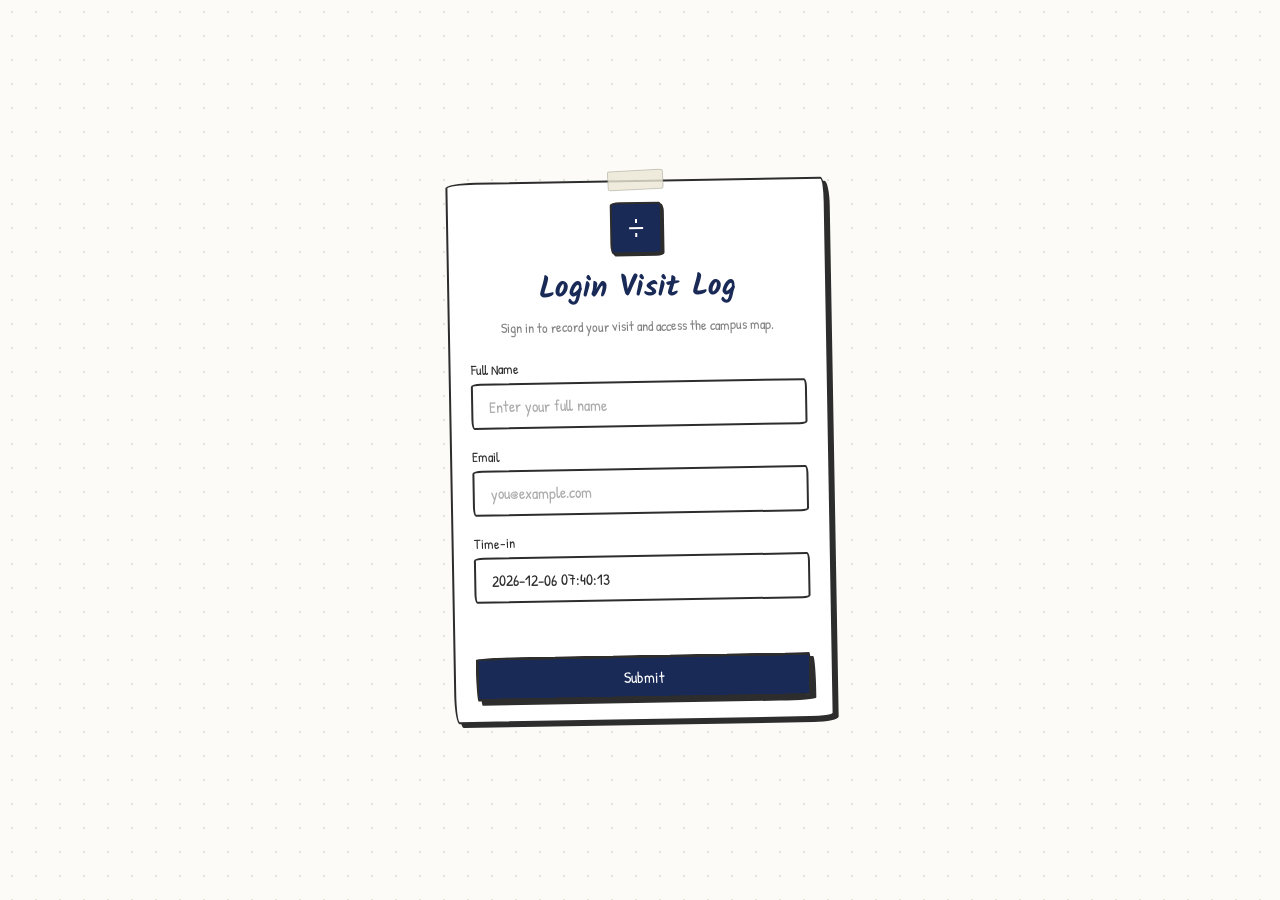
==== commit 711e435c: "I initialize the repo" ====
--- a/html/login.html
+++ b/html/login.html
@@ -53,3 +53,5 @@
 </body>
 </html>
 
+
+
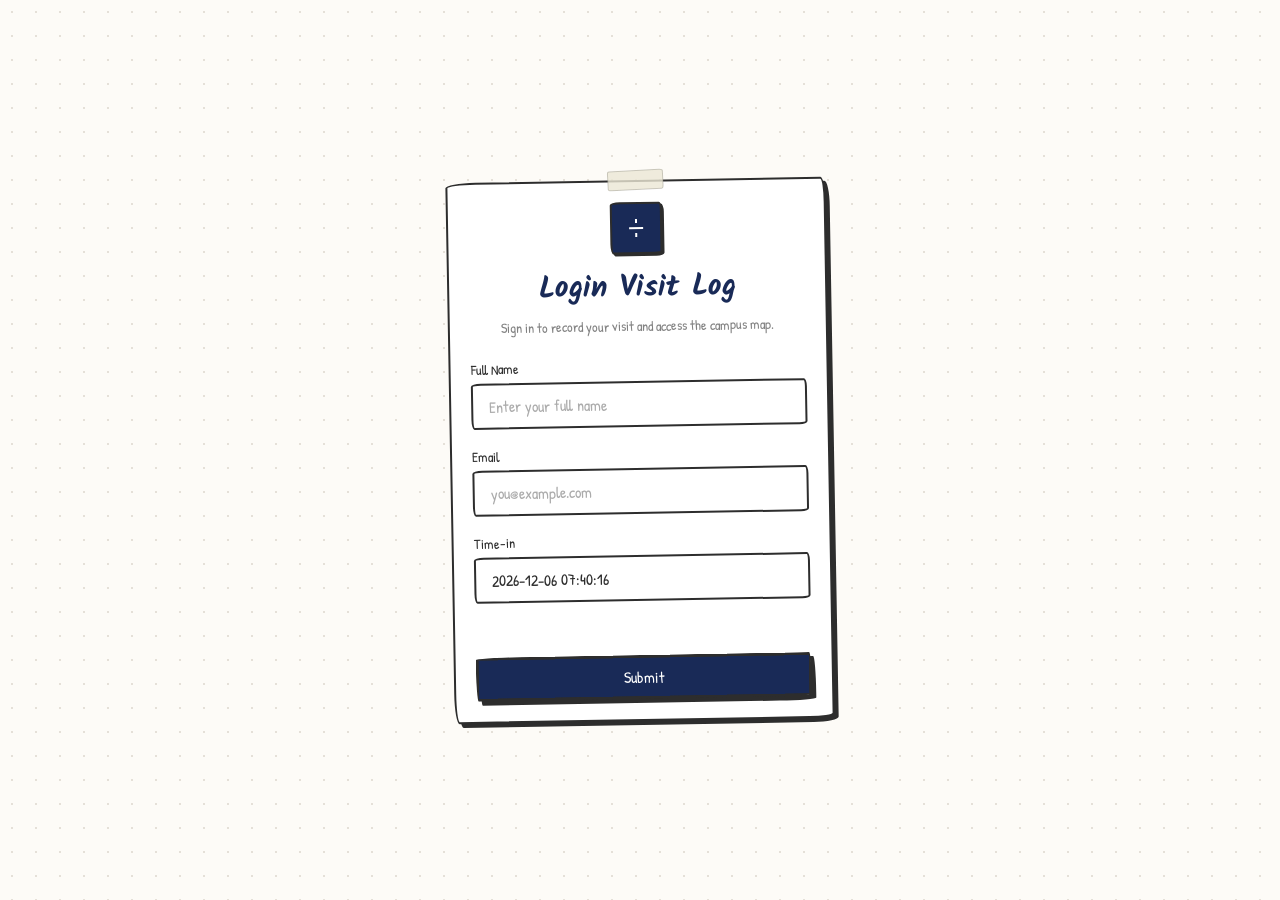
==== commit 624a3ec2: "I initialize the repo" ====
--- a/html/login.html
+++ b/html/login.html
@@ -55,3 +55,5 @@
 
 
 
+
+
